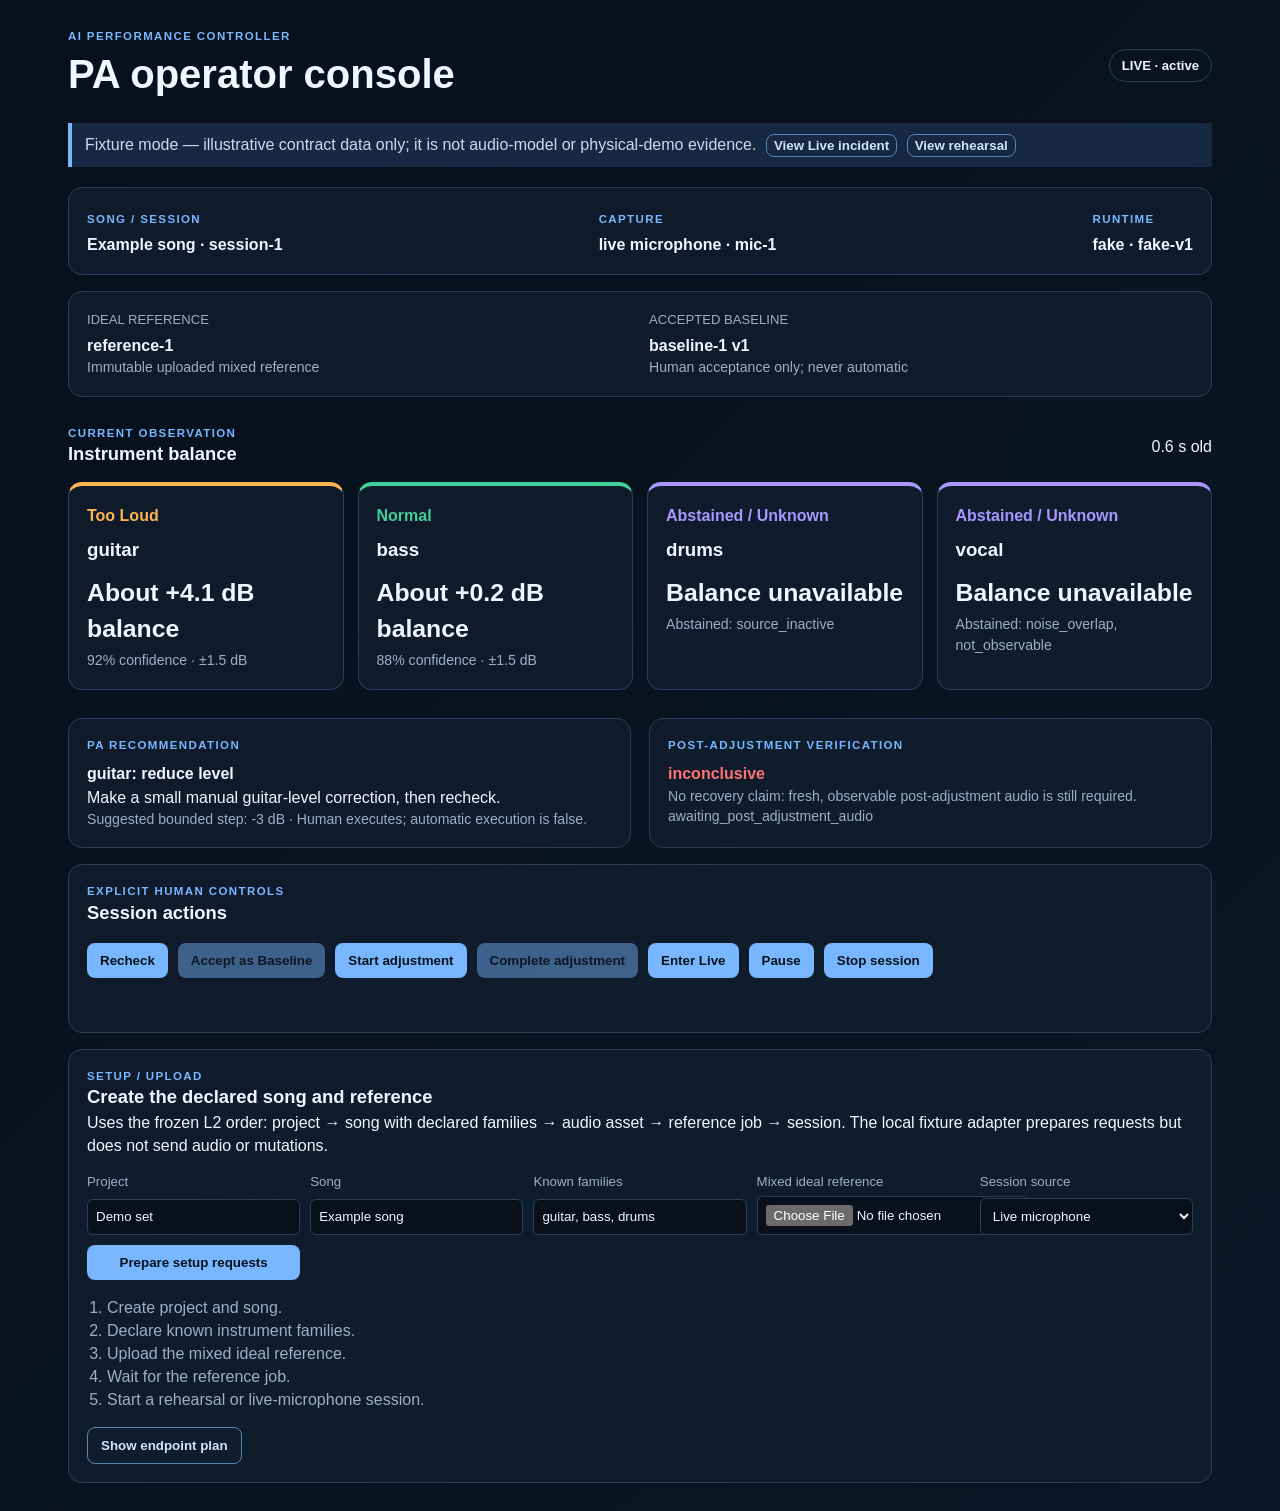
==== apps/ui/index.html @ 33a68e15 "Add PA operator UI and isolated demo player" ====
<!doctype html>
<html lang="en">
  <head>
    <meta charset="utf-8" />
    <meta name="viewport" content="width=device-width, initial-scale=1" />
    <title>PA Controller — Operator Console</title>
    <link rel="stylesheet" href="./styles.css" />
  </head>
  <body>
    <main class="shell">
      <header class="topbar">
        <div><p class="eyebrow">AI PERFORMANCE CONTROLLER</p><h1>PA operator console</h1></div>
        <div id="mode" class="mode">Loading session…</div>
      </header>
      <p class="fixture-notice">Fixture mode — illustrative contract data only; it is not audio-model or physical-demo evidence. <button id="fixture-live" class="link-button">View Live incident</button> <button id="fixture-rehearsal" class="link-button">View rehearsal</button></p>
      <section class="summary" id="summary"></section>
      <section class="profiles" id="profiles"></section>
      <section aria-labelledby="signal-title">
        <div class="section-heading"><div><p class="eyebrow">CURRENT OBSERVATION</p><h2 id="signal-title">Instrument balance</h2></div><p id="freshness"></p></div>
        <div class="instrument-grid" id="instrument-cards"></div>
      </section>
      <section class="lower-grid">
        <article class="panel"><p class="eyebrow">PA RECOMMENDATION</p><div id="recommendation"></div></article>
        <article class="panel"><p class="eyebrow">POST-ADJUSTMENT VERIFICATION</p><div id="verification"></div></article>
      </section>
      <section class="panel controls" aria-labelledby="controls-title">
        <div><p class="eyebrow">EXPLICIT HUMAN CONTROLS</p><h2 id="controls-title">Session actions</h2></div>
        <div id="controls" class="control-grid"></div>
        <p id="command-status" class="command-status" aria-live="polite"></p>
      </section>
      <section class="panel setup" aria-labelledby="setup-title">
        <div><p class="eyebrow">SETUP / UPLOAD</p><h2 id="setup-title">Create the declared song and reference</h2></div>
        <p>Uses the frozen L2 order: project → song with declared families → audio asset → reference job → session. The local fixture adapter prepares requests but does not send audio or mutations.</p>
        <form id="setup-form">
          <label>Project <input name="project" value="Demo set" required /></label>
          <label>Song <input name="song" value="Example song" required /></label>
          <label>Known families <input name="families" value="guitar, bass, drums" required /></label>
          <label>Mixed ideal reference <input name="reference" type="file" accept="audio/*" /></label>
          <label>Session source <select name="source"><option value="live_microphone">Live microphone</option><option value="uploaded_file">Uploaded rehearsal audio</option></select></label>
          <button type="submit">Prepare setup requests</button>
        </form>
        <ol><li>Create project and song.</li><li>Declare known instrument families.</li><li>Upload the mixed ideal reference.</li><li>Wait for the reference job.</li><li>Start a rehearsal or live-microphone session.</li></ol>
        <button id="show-setup" class="secondary">Show endpoint plan</button>
        <pre id="setup-plan" hidden></pre>
      </section>
    </main>
    <script type="module" src="./app.js"></script>
  </body>
</html>
---- apps/ui/styles.css ----
:root { color-scheme: dark; --bg:#09111d; --panel:#101d2d; --line:#284058; --text:#eff6ff; --muted:#9ab0c7; --ok:#40d19b; --warn:#ffb454; --bad:#ff7272; --violet:#a997ff; }
* { box-sizing:border-box; } body { margin:0; background:linear-gradient(135deg,#07101b,#0b1726); color:var(--text); font:16px/1.45 Inter,Segoe UI,sans-serif; }
.shell { max-width:1200px; margin:auto; padding:28px; } .topbar,.section-heading,.profiles,.summary,.lower-grid { display:flex; gap:18px; align-items:center; justify-content:space-between; } h1,h2,p { margin:0; } h1 { font-size:clamp(1.6rem,4vw,2.5rem); } h2 { font-size:1.15rem; } .eyebrow { color:#78b7ff; font-size:.72rem; font-weight:700; letter-spacing:.12em; } .mode,.tag { border:1px solid var(--line); border-radius:999px; padding:6px 12px; font-size:.82rem; font-weight:700; } .fixture-notice { margin:20px 0; background:#172942; border-left:4px solid #78b7ff; padding:10px 13px; color:#c9dbef; }.link-button{padding:3px 7px;margin-left:5px;background:transparent;border:1px solid #5386b5;color:#cde6ff}
.summary,.profiles,.panel,.instrument { background:rgba(16,29,45,.92); border:1px solid var(--line); border-radius:14px; padding:18px; } .summary { margin-bottom:16px; flex-wrap:wrap; } .summary strong { display:block; margin-top:4px; } .profiles { margin-bottom:28px; align-items:stretch; } .profiles > div { flex:1; } .profile-name { color:var(--muted); font-size:.82rem; margin-bottom:5px; }
.instrument-grid { display:grid; grid-template-columns:repeat(auto-fit,minmax(220px,1fr)); gap:14px; margin:14px 0 28px; } .instrument { min-height:174px; border-top:4px solid var(--line); } .instrument.normal{border-top-color:var(--ok)} .instrument.too_loud,.instrument.too_quiet{border-top-color:var(--warn)} .instrument.unknown,.instrument.inactive,.instrument.unsupported{border-top-color:var(--violet)} .instrument h3 { margin:9px 0 4px; } .metric { font-size:1.55rem; font-weight:800; margin:12px 0 3px; } .muted { color:var(--muted); font-size:.88rem; } .status { text-transform:capitalize; font-weight:700; } .status.too_loud,.status.too_quiet { color:var(--warn); } .status.normal { color:var(--ok); } .status.unknown,.status.inactive,.status.unsupported { color:var(--violet); }
.lower-grid { align-items:stretch; margin-bottom:16px; } .panel { flex:1; } .panel p + div { margin-top:9px; } .controls { margin-bottom:16px; }.control-grid { display:flex; flex-wrap:wrap; gap:10px; margin-top:16px; } button { cursor:pointer; background:#78b7ff; border:0; border-radius:8px; color:#07111b; font-weight:800; padding:10px 13px; } button.secondary { background:transparent; color:#cde6ff; border:1px solid #5386b5; } button:disabled { cursor:not-allowed; opacity:.45; }.command-status { min-height:1.5em; margin-top:12px; color:var(--muted); } .setup ol { color:var(--muted); padding-left:20px; } pre { overflow:auto; background:#07101b; border:1px solid var(--line); border-radius:8px; padding:12px; color:#cde6ff; white-space:pre-wrap; } .negative {color:var(--bad)}form{display:grid;grid-template-columns:repeat(auto-fit,minmax(180px,1fr));gap:10px;margin:15px 0}label{display:grid;gap:4px;color:var(--muted);font-size:.83rem}input,select{background:#07101b;border:1px solid var(--line);border-radius:6px;color:var(--text);padding:8px}form button{align-self:end}
@media (max-width:700px) { .shell{padding:18px}.topbar,.section-heading,.profiles,.summary,.lower-grid{align-items:flex-start;flex-direction:column}.mode{margin-top:8px;width:100%;text-align:center} }
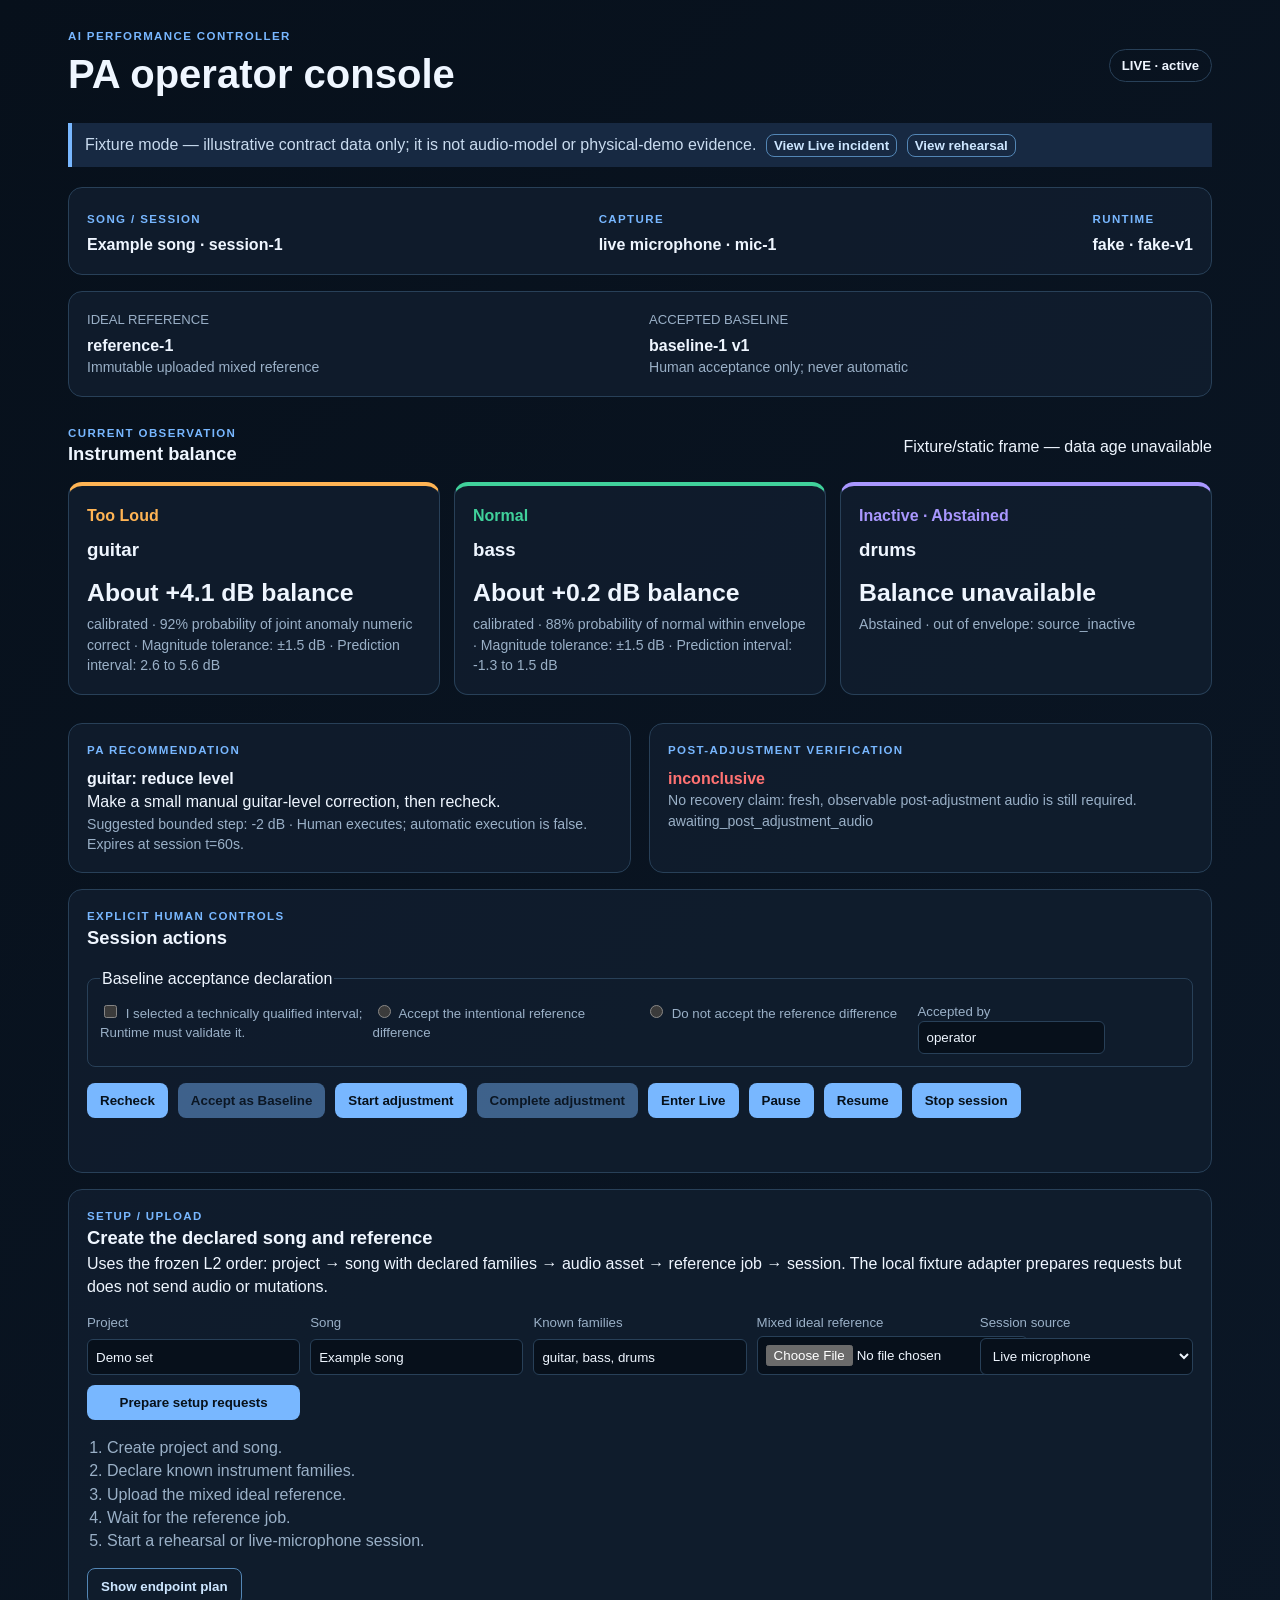
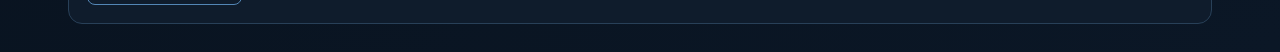
==== commit 6187c690: "Polish UI fixture semantics and safety" ====
--- a/apps/ui/index.html
+++ b/apps/ui/index.html
@@ -25,6 +25,13 @@
       </section>
       <section class="panel controls" aria-labelledby="controls-title">
         <div><p class="eyebrow">EXPLICIT HUMAN CONTROLS</p><h2 id="controls-title">Session actions</h2></div>
+        <fieldset id="baseline-acceptance">
+          <legend>Baseline acceptance declaration</legend>
+          <label><input id="qualified-interval" type="checkbox" /> I selected a technically qualified interval; Runtime must validate it.</label>
+          <label><input type="radio" name="reference-difference" value="true" /> Accept the intentional reference difference</label>
+          <label><input type="radio" name="reference-difference" value="false" /> Do not accept the reference difference</label>
+          <label>Accepted by <input id="accepted-by" value="operator" required /></label>
+        </fieldset>
         <div id="controls" class="control-grid"></div>
         <p id="command-status" class="command-status" aria-live="polite"></p>
       </section>
--- a/apps/ui/styles.css
+++ b/apps/ui/styles.css
@@ -3,5 +3,5 @@
 .shell { max-width:1200px; margin:auto; padding:28px; } .topbar,.section-heading,.profiles,.summary,.lower-grid { display:flex; gap:18px; align-items:center; justify-content:space-between; } h1,h2,p { margin:0; } h1 { font-size:clamp(1.6rem,4vw,2.5rem); } h2 { font-size:1.15rem; } .eyebrow { color:#78b7ff; font-size:.72rem; font-weight:700; letter-spacing:.12em; } .mode,.tag { border:1px solid var(--line); border-radius:999px; padding:6px 12px; font-size:.82rem; font-weight:700; } .fixture-notice { margin:20px 0; background:#172942; border-left:4px solid #78b7ff; padding:10px 13px; color:#c9dbef; }.link-button{padding:3px 7px;margin-left:5px;background:transparent;border:1px solid #5386b5;color:#cde6ff}
 .summary,.profiles,.panel,.instrument { background:rgba(16,29,45,.92); border:1px solid var(--line); border-radius:14px; padding:18px; } .summary { margin-bottom:16px; flex-wrap:wrap; } .summary strong { display:block; margin-top:4px; } .profiles { margin-bottom:28px; align-items:stretch; } .profiles > div { flex:1; } .profile-name { color:var(--muted); font-size:.82rem; margin-bottom:5px; }
 .instrument-grid { display:grid; grid-template-columns:repeat(auto-fit,minmax(220px,1fr)); gap:14px; margin:14px 0 28px; } .instrument { min-height:174px; border-top:4px solid var(--line); } .instrument.normal{border-top-color:var(--ok)} .instrument.too_loud,.instrument.too_quiet{border-top-color:var(--warn)} .instrument.unknown,.instrument.inactive,.instrument.unsupported{border-top-color:var(--violet)} .instrument h3 { margin:9px 0 4px; } .metric { font-size:1.55rem; font-weight:800; margin:12px 0 3px; } .muted { color:var(--muted); font-size:.88rem; } .status { text-transform:capitalize; font-weight:700; } .status.too_loud,.status.too_quiet { color:var(--warn); } .status.normal { color:var(--ok); } .status.unknown,.status.inactive,.status.unsupported { color:var(--violet); }
-.lower-grid { align-items:stretch; margin-bottom:16px; } .panel { flex:1; } .panel p + div { margin-top:9px; } .controls { margin-bottom:16px; }.control-grid { display:flex; flex-wrap:wrap; gap:10px; margin-top:16px; } button { cursor:pointer; background:#78b7ff; border:0; border-radius:8px; color:#07111b; font-weight:800; padding:10px 13px; } button.secondary { background:transparent; color:#cde6ff; border:1px solid #5386b5; } button:disabled { cursor:not-allowed; opacity:.45; }.command-status { min-height:1.5em; margin-top:12px; color:var(--muted); } .setup ol { color:var(--muted); padding-left:20px; } pre { overflow:auto; background:#07101b; border:1px solid var(--line); border-radius:8px; padding:12px; color:#cde6ff; white-space:pre-wrap; } .negative {color:var(--bad)}form{display:grid;grid-template-columns:repeat(auto-fit,minmax(180px,1fr));gap:10px;margin:15px 0}label{display:grid;gap:4px;color:var(--muted);font-size:.83rem}input,select{background:#07101b;border:1px solid var(--line);border-radius:6px;color:var(--text);padding:8px}form button{align-self:end}
+.lower-grid { align-items:stretch; margin-bottom:16px; } .panel { flex:1; } .panel p + div { margin-top:9px; } .controls { margin-bottom:16px; }.control-grid { display:flex; flex-wrap:wrap; gap:10px; margin-top:16px; } button { cursor:pointer; background:#78b7ff; border:0; border-radius:8px; color:#07111b; font-weight:800; padding:10px 13px; } button.secondary { background:transparent; color:#cde6ff; border:1px solid #5386b5; } button:disabled { cursor:not-allowed; opacity:.45;}.command-status { min-height:1.5em; margin-top:12px; color:var(--muted); } .setup ol { color:var(--muted); padding-left:20px; } pre { overflow:auto; background:#07101b; border:1px solid var(--line); border-radius:8px; padding:12px; color:#cde6ff; white-space:pre-wrap; } .negative {color:var(--bad)}form,#baseline-acceptance{display:grid;grid-template-columns:repeat(auto-fit,minmax(180px,1fr));gap:10px;margin:15px 0}label{display:grid;gap:4px;color:var(--muted);font-size:.83rem}#baseline-acceptance{border:1px solid var(--line);border-radius:8px;padding:12px}#baseline-acceptance label{display:block}#baseline-acceptance input[type="checkbox"],#baseline-acceptance input[type="radio"]{width:auto;margin-right:5px}input,select{background:#07101b;border:1px solid var(--line);border-radius:6px;color:var(--text);padding:8px}form button{align-self:end}
 @media (max-width:700px) { .shell{padding:18px}.topbar,.section-heading,.profiles,.summary,.lower-grid{align-items:flex-start;flex-direction:column}.mode{margin-top:8px;width:100%;text-align:center} }
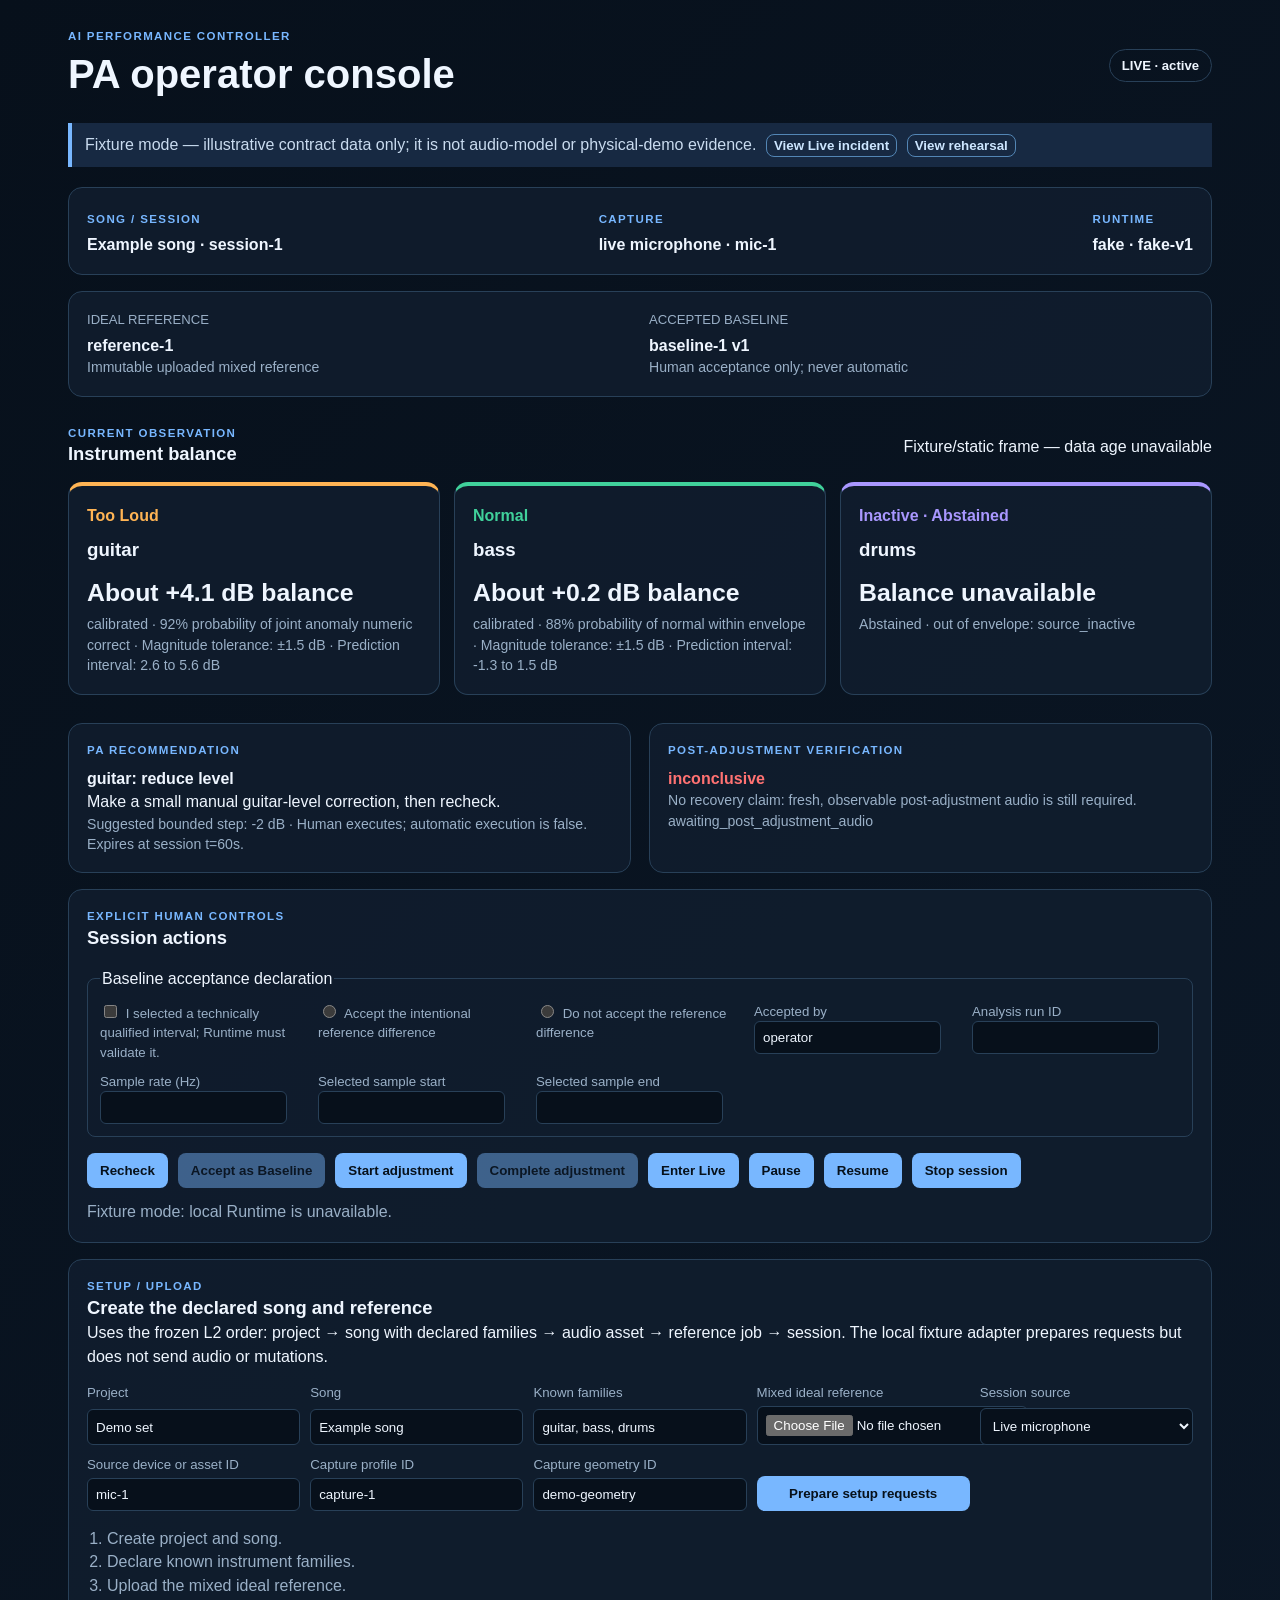
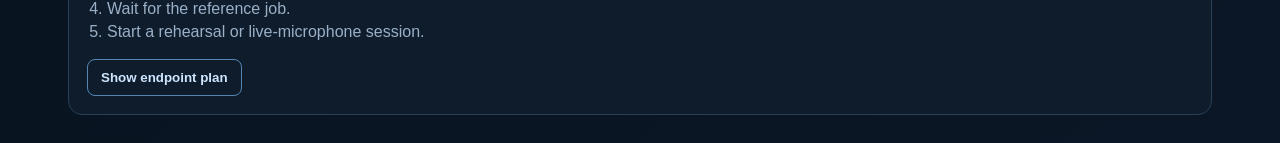
==== commit 3c826b50: "Connect UI adapter to local runtime API" ====
--- a/apps/ui/index.html
+++ b/apps/ui/index.html
@@ -12,7 +12,7 @@
         <div><p class="eyebrow">AI PERFORMANCE CONTROLLER</p><h1>PA operator console</h1></div>
         <div id="mode" class="mode">Loading session…</div>
       </header>
-      <p class="fixture-notice">Fixture mode — illustrative contract data only; it is not audio-model or physical-demo evidence. <button id="fixture-live" class="link-button">View Live incident</button> <button id="fixture-rehearsal" class="link-button">View rehearsal</button></p>
+      <p class="fixture-notice"><span id="source-mode">Fixture mode — illustrative contract data only; it is not audio-model or physical-demo evidence.</span> <button id="fixture-live" class="link-button">View Live incident</button> <button id="fixture-rehearsal" class="link-button">View rehearsal</button></p>
       <section class="summary" id="summary"></section>
       <section class="profiles" id="profiles"></section>
       <section aria-labelledby="signal-title">
@@ -31,6 +31,10 @@
           <label><input type="radio" name="reference-difference" value="true" /> Accept the intentional reference difference</label>
           <label><input type="radio" name="reference-difference" value="false" /> Do not accept the reference difference</label>
           <label>Accepted by <input id="accepted-by" value="operator" required /></label>
+          <label>Analysis run ID <input id="acceptance-run" required /></label>
+          <label>Sample rate (Hz) <input id="acceptance-rate" type="number" min="1" required /></label>
+          <label>Selected sample start <input id="acceptance-start" type="number" min="0" required /></label>
+          <label>Selected sample end <input id="acceptance-end" type="number" min="1" required /></label>
         </fieldset>
         <div id="controls" class="control-grid"></div>
         <p id="command-status" class="command-status" aria-live="polite"></p>
@@ -44,6 +48,9 @@
           <label>Known families <input name="families" value="guitar, bass, drums" required /></label>
           <label>Mixed ideal reference <input name="reference" type="file" accept="audio/*" /></label>
           <label>Session source <select name="source"><option value="live_microphone">Live microphone</option><option value="uploaded_file">Uploaded rehearsal audio</option></select></label>
+          <label>Source device or asset ID <input name="sourceId" value="mic-1" required /></label>
+          <label>Capture profile ID <input name="captureProfile" value="capture-1" required /></label>
+          <label>Capture geometry ID <input name="geometryId" value="demo-geometry" required /></label>
           <button type="submit">Prepare setup requests</button>
         </form>
         <ol><li>Create project and song.</li><li>Declare known instrument families.</li><li>Upload the mixed ideal reference.</li><li>Wait for the reference job.</li><li>Start a rehearsal or live-microphone session.</li></ol>
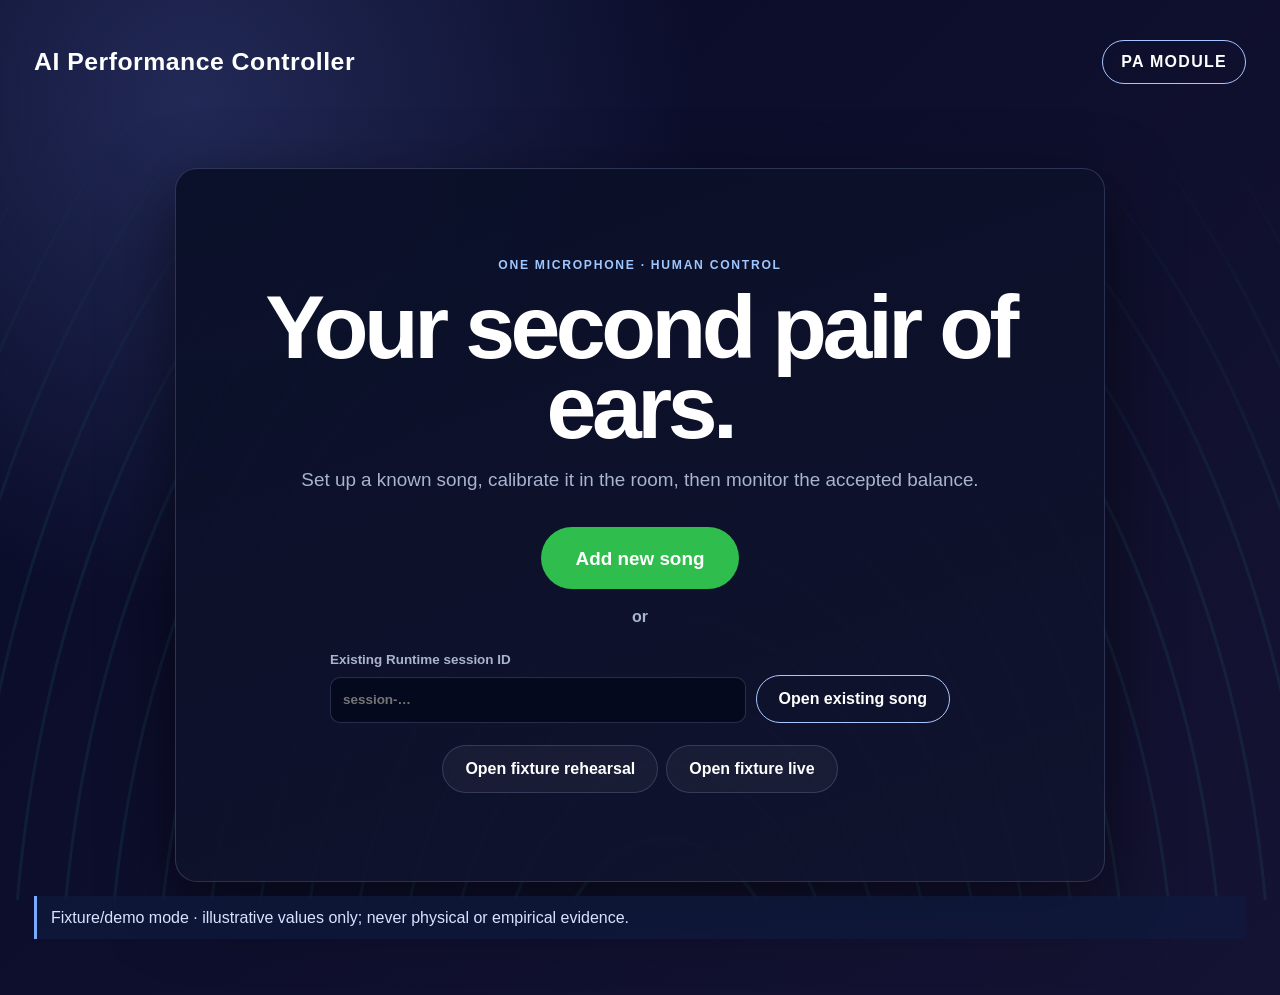
==== commit abb5229a: "Complete runtime-integrated MVP operator UI" ====
--- a/apps/ui/index.html
+++ b/apps/ui/index.html
@@ -3,60 +3,13 @@
   <head>
     <meta charset="utf-8" />
     <meta name="viewport" content="width=device-width, initial-scale=1" />
-    <title>PA Controller — Operator Console</title>
+    <title>AI Performance Controller — PA Module</title>
     <link rel="stylesheet" href="./styles.css" />
   </head>
   <body>
-    <main class="shell">
-      <header class="topbar">
-        <div><p class="eyebrow">AI PERFORMANCE CONTROLLER</p><h1>PA operator console</h1></div>
-        <div id="mode" class="mode">Loading session…</div>
-      </header>
-      <p class="fixture-notice"><span id="source-mode">Fixture mode — illustrative contract data only; it is not audio-model or physical-demo evidence.</span> <button id="fixture-live" class="link-button">View Live incident</button> <button id="fixture-rehearsal" class="link-button">View rehearsal</button></p>
-      <section class="summary" id="summary"></section>
-      <section class="profiles" id="profiles"></section>
-      <section aria-labelledby="signal-title">
-        <div class="section-heading"><div><p class="eyebrow">CURRENT OBSERVATION</p><h2 id="signal-title">Instrument balance</h2></div><p id="freshness"></p></div>
-        <div class="instrument-grid" id="instrument-cards"></div>
-      </section>
-      <section class="lower-grid">
-        <article class="panel"><p class="eyebrow">PA RECOMMENDATION</p><div id="recommendation"></div></article>
-        <article class="panel"><p class="eyebrow">POST-ADJUSTMENT VERIFICATION</p><div id="verification"></div></article>
-      </section>
-      <section class="panel controls" aria-labelledby="controls-title">
-        <div><p class="eyebrow">EXPLICIT HUMAN CONTROLS</p><h2 id="controls-title">Session actions</h2></div>
-        <fieldset id="baseline-acceptance">
-          <legend>Baseline acceptance declaration</legend>
-          <label><input id="qualified-interval" type="checkbox" /> I selected a technically qualified interval; Runtime must validate it.</label>
-          <label><input type="radio" name="reference-difference" value="true" /> Accept the intentional reference difference</label>
-          <label><input type="radio" name="reference-difference" value="false" /> Do not accept the reference difference</label>
-          <label>Accepted by <input id="accepted-by" value="operator" required /></label>
-          <label>Analysis run ID <input id="acceptance-run" required /></label>
-          <label>Sample rate (Hz) <input id="acceptance-rate" type="number" min="1" required /></label>
-          <label>Selected sample start <input id="acceptance-start" type="number" min="0" required /></label>
-          <label>Selected sample end <input id="acceptance-end" type="number" min="1" required /></label>
-        </fieldset>
-        <div id="controls" class="control-grid"></div>
-        <p id="command-status" class="command-status" aria-live="polite"></p>
-      </section>
-      <section class="panel setup" aria-labelledby="setup-title">
-        <div><p class="eyebrow">SETUP / UPLOAD</p><h2 id="setup-title">Create the declared song and reference</h2></div>
-        <p>Uses the frozen L2 order: project → song with declared families → audio asset → reference job → session. The local fixture adapter prepares requests but does not send audio or mutations.</p>
-        <form id="setup-form">
-          <label>Project <input name="project" value="Demo set" required /></label>
-          <label>Song <input name="song" value="Example song" required /></label>
-          <label>Known families <input name="families" value="guitar, bass, drums" required /></label>
-          <label>Mixed ideal reference <input name="reference" type="file" accept="audio/*" /></label>
-          <label>Session source <select name="source"><option value="live_microphone">Live microphone</option><option value="uploaded_file">Uploaded rehearsal audio</option></select></label>
-          <label>Source device or asset ID <input name="sourceId" value="mic-1" required /></label>
-          <label>Capture profile ID <input name="captureProfile" value="capture-1" required /></label>
-          <label>Capture geometry ID <input name="geometryId" value="demo-geometry" required /></label>
-          <button type="submit">Prepare setup requests</button>
-        </form>
-        <ol><li>Create project and song.</li><li>Declare known instrument families.</li><li>Upload the mixed ideal reference.</li><li>Wait for the reference job.</li><li>Start a rehearsal or live-microphone session.</li></ol>
-        <button id="show-setup" class="secondary">Show endpoint plan</button>
-        <pre id="setup-plan" hidden></pre>
-      </section>
+    <div class="wave-field" aria-hidden="true"></div>
+    <main id="app" class="app-shell" aria-live="polite">
+      <p class="boot-message">Loading PA Module…</p>
     </main>
     <script type="module" src="./app.js"></script>
   </body>
--- a/apps/ui/styles.css
+++ b/apps/ui/styles.css
@@ -1,7 +1,11 @@
-:root { color-scheme: dark; --bg:#09111d; --panel:#101d2d; --line:#284058; --text:#eff6ff; --muted:#9ab0c7; --ok:#40d19b; --warn:#ffb454; --bad:#ff7272; --violet:#a997ff; }
-* { box-sizing:border-box; } body { margin:0; background:linear-gradient(135deg,#07101b,#0b1726); color:var(--text); font:16px/1.45 Inter,Segoe UI,sans-serif; }
-.shell { max-width:1200px; margin:auto; padding:28px; } .topbar,.section-heading,.profiles,.summary,.lower-grid { display:flex; gap:18px; align-items:center; justify-content:space-between; } h1,h2,p { margin:0; } h1 { font-size:clamp(1.6rem,4vw,2.5rem); } h2 { font-size:1.15rem; } .eyebrow { color:#78b7ff; font-size:.72rem; font-weight:700; letter-spacing:.12em; } .mode,.tag { border:1px solid var(--line); border-radius:999px; padding:6px 12px; font-size:.82rem; font-weight:700; } .fixture-notice { margin:20px 0; background:#172942; border-left:4px solid #78b7ff; padding:10px 13px; color:#c9dbef; }.link-button{padding:3px 7px;margin-left:5px;background:transparent;border:1px solid #5386b5;color:#cde6ff}
-.summary,.profiles,.panel,.instrument { background:rgba(16,29,45,.92); border:1px solid var(--line); border-radius:14px; padding:18px; } .summary { margin-bottom:16px; flex-wrap:wrap; } .summary strong { display:block; margin-top:4px; } .profiles { margin-bottom:28px; align-items:stretch; } .profiles > div { flex:1; } .profile-name { color:var(--muted); font-size:.82rem; margin-bottom:5px; }
-.instrument-grid { display:grid; grid-template-columns:repeat(auto-fit,minmax(220px,1fr)); gap:14px; margin:14px 0 28px; } .instrument { min-height:174px; border-top:4px solid var(--line); } .instrument.normal{border-top-color:var(--ok)} .instrument.too_loud,.instrument.too_quiet{border-top-color:var(--warn)} .instrument.unknown,.instrument.inactive,.instrument.unsupported{border-top-color:var(--violet)} .instrument h3 { margin:9px 0 4px; } .metric { font-size:1.55rem; font-weight:800; margin:12px 0 3px; } .muted { color:var(--muted); font-size:.88rem; } .status { text-transform:capitalize; font-weight:700; } .status.too_loud,.status.too_quiet { color:var(--warn); } .status.normal { color:var(--ok); } .status.unknown,.status.inactive,.status.unsupported { color:var(--violet); }
-.lower-grid { align-items:stretch; margin-bottom:16px; } .panel { flex:1; } .panel p + div { margin-top:9px; } .controls { margin-bottom:16px; }.control-grid { display:flex; flex-wrap:wrap; gap:10px; margin-top:16px; } button { cursor:pointer; background:#78b7ff; border:0; border-radius:8px; color:#07111b; font-weight:800; padding:10px 13px; } button.secondary { background:transparent; color:#cde6ff; border:1px solid #5386b5; } button:disabled { cursor:not-allowed; opacity:.45;}.command-status { min-height:1.5em; margin-top:12px; color:var(--muted); } .setup ol { color:var(--muted); padding-left:20px; } pre { overflow:auto; background:#07101b; border:1px solid var(--line); border-radius:8px; padding:12px; color:#cde6ff; white-space:pre-wrap; } .negative {color:var(--bad)}form,#baseline-acceptance{display:grid;grid-template-columns:repeat(auto-fit,minmax(180px,1fr));gap:10px;margin:15px 0}label{display:grid;gap:4px;color:var(--muted);font-size:.83rem}#baseline-acceptance{border:1px solid var(--line);border-radius:8px;padding:12px}#baseline-acceptance label{display:block}#baseline-acceptance input[type="checkbox"],#baseline-acceptance input[type="radio"]{width:auto;margin-right:5px}input,select{background:#07101b;border:1px solid var(--line);border-radius:6px;color:var(--text);padding:8px}form button{align-self:end}
-@media (max-width:700px) { .shell{padding:18px}.topbar,.section-heading,.profiles,.summary,.lower-grid{align-items:flex-start;flex-direction:column}.mode{margin-top:8px;width:100%;text-align:center} }
+:root{color-scheme:dark;--ground:#070b27;--ground-2:#151333;--panel:#0b1028d9;--panel-soft:#222541cc;--line:#7486b04d;--line-strong:#a9c5ff;--ink:#fff;--muted:#a9b4cf;--green:#2fbd4d;--red:#e93931;--amber:#f1ad3d;--violet:#9d8cff;--ok:#3ee29d;--radius:22px;--shadow:0 24px 70px #0008;--font:Inter,"Segoe UI",Microsoft JhengHei,sans-serif}
+*{box-sizing:border-box}body{margin:0;min-height:100vh;background:radial-gradient(circle at 15% 10%,#222956 0,transparent 36%),linear-gradient(135deg,var(--ground),var(--ground-2));color:var(--ink);font:16px/1.45 var(--font)}button,input,select{font:inherit}.wave-field{position:fixed;inset:0;pointer-events:none;opacity:.35;background:repeating-radial-gradient(ellipse at 52% 115%,transparent 0 28px,#2d9b9b55 29px 31px,transparent 32px 48px);mask-image:linear-gradient(transparent 12%,#000 62%)}
+.app-shell{position:relative;z-index:1;width:min(1500px,100%);min-height:100vh;margin:auto;padding:28px 34px 42px}.app-header,.song-header,.runtime-strip,.setup-actions,.live-actions{display:flex;align-items:center;justify-content:space-between;gap:18px}.app-header{min-height:68px}.brand{font-size:1.55rem;font-weight:900;letter-spacing:.02em}.mode-pill{border:1px solid var(--line-strong);border-radius:999px;padding:9px 18px;font-weight:900;letter-spacing:.08em}.panel{background:linear-gradient(160deg,#0a0f27e8,#11142de8);border:1px solid var(--line);border-radius:var(--radius);box-shadow:var(--shadow)}.eyebrow{margin:0;color:#9ec7ff;font-size:.76rem;font-weight:900;letter-spacing:.14em}.muted,.confidence,.hero-copy{color:var(--muted)}
+button{min-height:48px;padding:0 22px;border:1px solid transparent;border-radius:999px;background:var(--green);color:#fff;font-weight:900;cursor:pointer}button:hover{filter:brightness(1.08)}button:focus-visible,input:focus-visible,select:focus-visible{outline:3px solid var(--line-strong);outline-offset:3px}.primary.large{min-height:62px;padding:0 34px;font-size:1.18rem}.secondary{background:transparent;border-color:var(--line-strong);color:var(--ink)}.ghost{background:#ffffff0b;border-color:var(--line);color:var(--ink)}button.count{min-width:40px;min-height:40px;padding:0;background:#ffffff0d;border-color:var(--line)}button:disabled{opacity:.45;cursor:not-allowed}
+.entry-hero{width:min(930px,100%);margin:8vh auto 0;padding:clamp(36px,7vw,88px);text-align:center}.hero-title{margin:12px 0;font-size:clamp(3.1rem,7vw,6.8rem);line-height:.9;letter-spacing:-.05em}.hero-copy{max-width:680px;margin:18px auto 34px;font-size:1.18rem}.or{color:var(--muted);font-weight:900}.existing-form{display:flex;max-width:620px;margin:22px auto 0;gap:10px;align-items:end}.existing-form label{flex:1;text-align:left}.fixture-shortcuts,.saved-sessions{display:flex;flex-wrap:wrap;justify-content:center;gap:8px;margin-top:22px}.saved-sessions{padding-top:18px;border-top:1px solid var(--line)}
+.truth-notice,.global-status{margin:14px 0;padding:10px 14px;border-left:3px solid #78aaff;background:#101a3dcc;color:#d8e4ff}.setup-layout{display:grid;grid-template-columns:minmax(300px,.85fr) minmax(430px,1.15fr);gap:22px;margin-top:24px}.setup-panel{padding:28px;display:flex;flex-direction:column;gap:18px}.setup-panel label,.accept-form label,.existing-form label{display:grid;gap:7px;color:var(--muted);font-size:.84rem;font-weight:700}input,select{width:100%;min-height:46px;padding:9px 12px;border:1px solid var(--line);border-radius:10px;background:#05091d;color:var(--ink)}.quantity-list{display:grid;gap:8px}.quantity-row{display:grid;grid-template-columns:1fr 44px 38px 44px;gap:8px;align-items:center;min-height:54px;padding:0 10px;border-bottom:1px solid var(--line)}.quantity{text-align:center;font-size:1.15rem;font-weight:900}.add-instrument{display:flex;gap:8px}.setup-actions{grid-column:1/-1;justify-content:flex-end}
+.song-header{margin:20px 0}.song-title{font-size:clamp(2rem,4vw,4.6rem);font-weight:950;letter-spacing:-.04em}.status-hero{padding:12px 22px;border-radius:999px;background:var(--red);font-size:1.05rem;font-weight:950}.status-hero.normal,.status-hero.recovered{background:var(--green)}.status-hero.abstain,.status-hero.waiting{background:#54617e}.status-hero.suspended{background:var(--amber);color:#17100a}.console-layout{display:grid;grid-template-columns:minmax(0,1fr) minmax(320px,430px);gap:22px}.instrument-grid{display:grid;grid-template-columns:repeat(auto-fit,minmax(min(100%,230px),1fr));gap:16px;align-content:start}.instrument-card{min-height:340px;padding:22px;background:#070a1de8;border:1px solid var(--line);border-radius:20px;display:flex;flex-direction:column;transition:opacity .2s,border .2s,transform .2s}.instrument-card.too_loud,.instrument-card.too_quiet{border-color:var(--amber);box-shadow:0 0 26px #f1ad3d22}.instrument-card.normal{border-color:#3ee29d66}.instrument-card.dimmed{opacity:.28;transform:scale(.985)}.instrument-icon{width:74px;height:74px;display:grid;place-items:center;border-radius:22px;background:linear-gradient(145deg,#283265,#0e1434);color:#d9e7ff;font-size:1.5rem;font-weight:950}.instrument-name{margin:18px 0 0;font-size:2rem;text-transform:capitalize}.instrument-status{margin:4px 0 10px;color:var(--muted);font-weight:800}.instrument-value{margin-top:12px;font-size:1.8rem}.confidence{margin-top:auto;font-size:.78rem}.evidence-view{height:78px;margin:12px 0;display:flex;gap:5px;align-items:center;padding:8px;border:1px solid var(--line);overflow:hidden}.evidence-bar{flex:1;min-width:3px;background:#d9e7ff;border-radius:999px;opacity:.82}.rehearsal-panel{padding:30px;min-height:500px}.panel-title{margin:13px 0;font-size:clamp(2rem,4vw,3.7rem);line-height:.98}.probe-phase{display:inline-flex;margin:18px 0;padding:10px 18px;border-radius:999px;background:var(--red);font-size:1.1rem;font-weight:900}.progress{height:8px;margin:25px 0;background:#ffffff12;border-radius:99px;overflow:hidden}.progress:after{content:"";display:block;width:var(--progress);height:100%;background:var(--green)}.accept-form{display:grid;gap:10px}.accept-form input[type=checkbox]{width:auto;min-height:auto}.accepted{color:var(--ok);font-weight:900;font-size:1.2rem}
+.live-hero{min-height:330px;padding:clamp(28px,5vw,60px);margin-bottom:20px;position:relative;overflow:hidden}.live-hero.anomaly{border-color:var(--amber);box-shadow:0 0 34px #f1ad3d33}.live-hero.recovered{border-color:var(--ok)}.live-title{margin:12px 0;font-size:clamp(3rem,7vw,7rem);line-height:.9;max-width:1000px}.live-figure{display:block;color:var(--amber);font-size:clamp(2.4rem,5vw,5rem)}.recommendation{font-size:1.45rem;font-weight:850}.live-actions{justify-content:flex-start;flex-wrap:wrap;margin-top:28px}.live-grid .instrument-card{min-height:270px}.runtime-strip{margin-top:18px;padding:12px 16px;border:1px solid var(--line);border-radius:12px;background:#05091dbf;color:var(--muted);font-size:.8rem;flex-wrap:wrap}.boot-message{margin:35vh auto;text-align:center;font-size:1.4rem}
+@media(max-width:900px){.app-shell{padding:18px}.setup-layout,.console-layout{grid-template-columns:1fr}.existing-form{flex-direction:column;align-items:stretch}.song-header{align-items:flex-start;flex-wrap:wrap}.status-hero{order:3;width:100%;text-align:center}.instrument-grid{grid-template-columns:repeat(2,minmax(0,1fr))}.instrument-card{min-height:300px}.setup-actions{grid-column:auto}}
+@media(max-width:560px){.app-header{align-items:flex-start}.brand{font-size:1.15rem}.instrument-grid{grid-template-columns:1fr}.hero-title{font-size:3.4rem}.entry-hero{margin-top:3vh;padding:30px 20px}.add-instrument{flex-direction:column}.runtime-strip{align-items:flex-start;flex-direction:column}}
+.evidence-empty{margin:auto;color:var(--muted);font-size:.72rem;text-align:center}
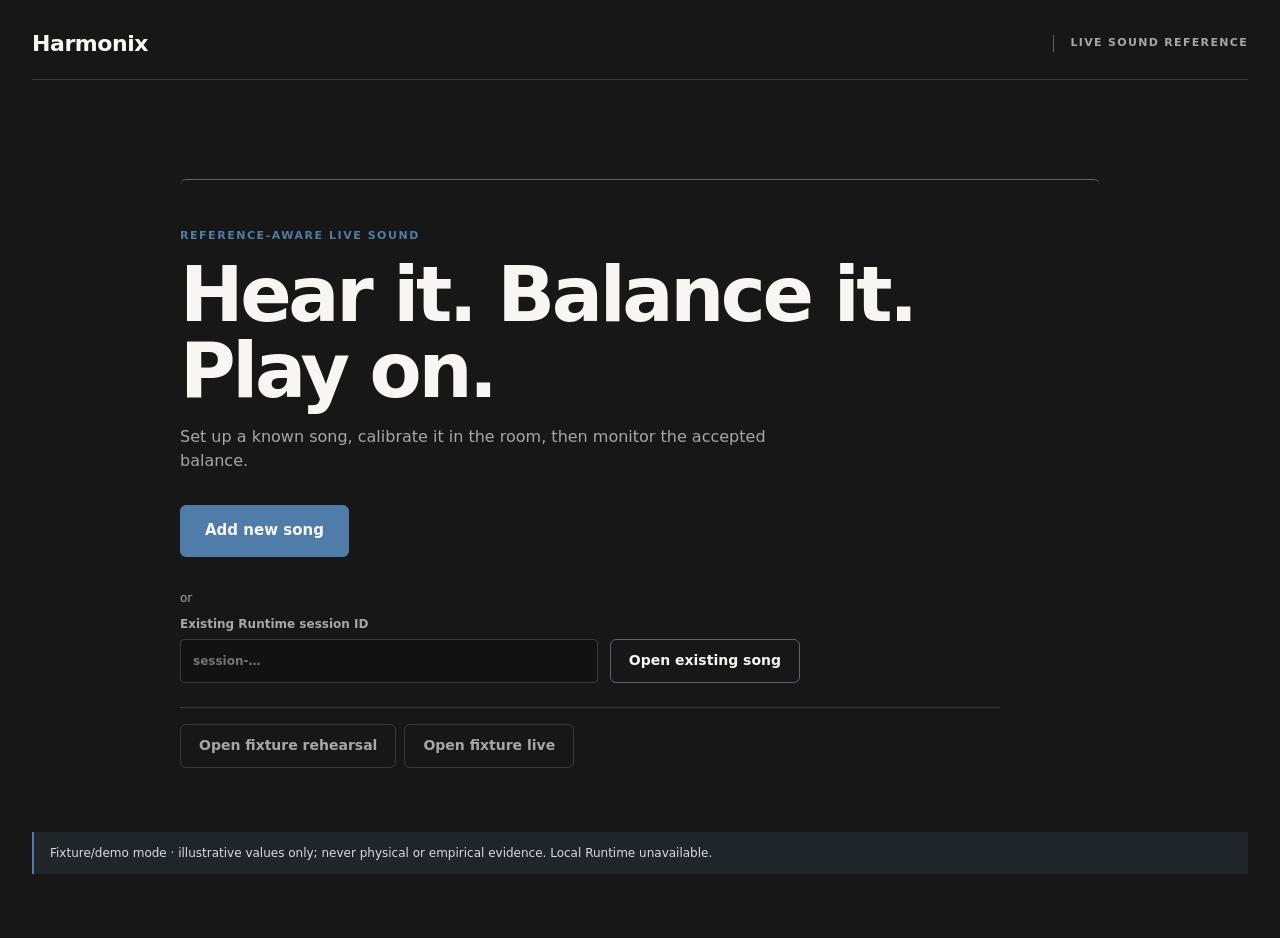
==== commit 9710fb07: "Refine Harmonix visual system" ====
--- a/apps/ui/index.html
+++ b/apps/ui/index.html
@@ -3,13 +3,13 @@
   <head>
     <meta charset="utf-8" />
     <meta name="viewport" content="width=device-width, initial-scale=1" />
-    <title>AI Performance Controller — PA Module</title>
+    <meta name="theme-color" content="#1A1A1A" />
+    <title>Harmonix — Live Sound Reference</title>
     <link rel="stylesheet" href="./styles.css" />
   </head>
   <body>
-    <div class="wave-field" aria-hidden="true"></div>
     <main id="app" class="app-shell" aria-live="polite">
-      <p class="boot-message">Loading PA Module…</p>
+      <p class="boot-message">Loading Harmonix…</p>
     </main>
     <script type="module" src="./app.js"></script>
   </body>
--- a/apps/ui/styles.css
+++ b/apps/ui/styles.css
@@ -1,11 +1,432 @@
-:root{color-scheme:dark;--ground:#070b27;--ground-2:#151333;--panel:#0b1028d9;--panel-soft:#222541cc;--line:#7486b04d;--line-strong:#a9c5ff;--ink:#fff;--muted:#a9b4cf;--green:#2fbd4d;--red:#e93931;--amber:#f1ad3d;--violet:#9d8cff;--ok:#3ee29d;--radius:22px;--shadow:0 24px 70px #0008;--font:Inter,"Segoe UI",Microsoft JhengHei,sans-serif}
-*{box-sizing:border-box}body{margin:0;min-height:100vh;background:radial-gradient(circle at 15% 10%,#222956 0,transparent 36%),linear-gradient(135deg,var(--ground),var(--ground-2));color:var(--ink);font:16px/1.45 var(--font)}button,input,select{font:inherit}.wave-field{position:fixed;inset:0;pointer-events:none;opacity:.35;background:repeating-radial-gradient(ellipse at 52% 115%,transparent 0 28px,#2d9b9b55 29px 31px,transparent 32px 48px);mask-image:linear-gradient(transparent 12%,#000 62%)}
-.app-shell{position:relative;z-index:1;width:min(1500px,100%);min-height:100vh;margin:auto;padding:28px 34px 42px}.app-header,.song-header,.runtime-strip,.setup-actions,.live-actions{display:flex;align-items:center;justify-content:space-between;gap:18px}.app-header{min-height:68px}.brand{font-size:1.55rem;font-weight:900;letter-spacing:.02em}.mode-pill{border:1px solid var(--line-strong);border-radius:999px;padding:9px 18px;font-weight:900;letter-spacing:.08em}.panel{background:linear-gradient(160deg,#0a0f27e8,#11142de8);border:1px solid var(--line);border-radius:var(--radius);box-shadow:var(--shadow)}.eyebrow{margin:0;color:#9ec7ff;font-size:.76rem;font-weight:900;letter-spacing:.14em}.muted,.confidence,.hero-copy{color:var(--muted)}
-button{min-height:48px;padding:0 22px;border:1px solid transparent;border-radius:999px;background:var(--green);color:#fff;font-weight:900;cursor:pointer}button:hover{filter:brightness(1.08)}button:focus-visible,input:focus-visible,select:focus-visible{outline:3px solid var(--line-strong);outline-offset:3px}.primary.large{min-height:62px;padding:0 34px;font-size:1.18rem}.secondary{background:transparent;border-color:var(--line-strong);color:var(--ink)}.ghost{background:#ffffff0b;border-color:var(--line);color:var(--ink)}button.count{min-width:40px;min-height:40px;padding:0;background:#ffffff0d;border-color:var(--line)}button:disabled{opacity:.45;cursor:not-allowed}
-.entry-hero{width:min(930px,100%);margin:8vh auto 0;padding:clamp(36px,7vw,88px);text-align:center}.hero-title{margin:12px 0;font-size:clamp(3.1rem,7vw,6.8rem);line-height:.9;letter-spacing:-.05em}.hero-copy{max-width:680px;margin:18px auto 34px;font-size:1.18rem}.or{color:var(--muted);font-weight:900}.existing-form{display:flex;max-width:620px;margin:22px auto 0;gap:10px;align-items:end}.existing-form label{flex:1;text-align:left}.fixture-shortcuts,.saved-sessions{display:flex;flex-wrap:wrap;justify-content:center;gap:8px;margin-top:22px}.saved-sessions{padding-top:18px;border-top:1px solid var(--line)}
-.truth-notice,.global-status{margin:14px 0;padding:10px 14px;border-left:3px solid #78aaff;background:#101a3dcc;color:#d8e4ff}.setup-layout{display:grid;grid-template-columns:minmax(300px,.85fr) minmax(430px,1.15fr);gap:22px;margin-top:24px}.setup-panel{padding:28px;display:flex;flex-direction:column;gap:18px}.setup-panel label,.accept-form label,.existing-form label{display:grid;gap:7px;color:var(--muted);font-size:.84rem;font-weight:700}input,select{width:100%;min-height:46px;padding:9px 12px;border:1px solid var(--line);border-radius:10px;background:#05091d;color:var(--ink)}.quantity-list{display:grid;gap:8px}.quantity-row{display:grid;grid-template-columns:1fr 44px 38px 44px;gap:8px;align-items:center;min-height:54px;padding:0 10px;border-bottom:1px solid var(--line)}.quantity{text-align:center;font-size:1.15rem;font-weight:900}.add-instrument{display:flex;gap:8px}.setup-actions{grid-column:1/-1;justify-content:flex-end}
-.song-header{margin:20px 0}.song-title{font-size:clamp(2rem,4vw,4.6rem);font-weight:950;letter-spacing:-.04em}.status-hero{padding:12px 22px;border-radius:999px;background:var(--red);font-size:1.05rem;font-weight:950}.status-hero.normal,.status-hero.recovered{background:var(--green)}.status-hero.abstain,.status-hero.waiting{background:#54617e}.status-hero.suspended{background:var(--amber);color:#17100a}.console-layout{display:grid;grid-template-columns:minmax(0,1fr) minmax(320px,430px);gap:22px}.instrument-grid{display:grid;grid-template-columns:repeat(auto-fit,minmax(min(100%,230px),1fr));gap:16px;align-content:start}.instrument-card{min-height:340px;padding:22px;background:#070a1de8;border:1px solid var(--line);border-radius:20px;display:flex;flex-direction:column;transition:opacity .2s,border .2s,transform .2s}.instrument-card.too_loud,.instrument-card.too_quiet{border-color:var(--amber);box-shadow:0 0 26px #f1ad3d22}.instrument-card.normal{border-color:#3ee29d66}.instrument-card.dimmed{opacity:.28;transform:scale(.985)}.instrument-icon{width:74px;height:74px;display:grid;place-items:center;border-radius:22px;background:linear-gradient(145deg,#283265,#0e1434);color:#d9e7ff;font-size:1.5rem;font-weight:950}.instrument-name{margin:18px 0 0;font-size:2rem;text-transform:capitalize}.instrument-status{margin:4px 0 10px;color:var(--muted);font-weight:800}.instrument-value{margin-top:12px;font-size:1.8rem}.confidence{margin-top:auto;font-size:.78rem}.evidence-view{height:78px;margin:12px 0;display:flex;gap:5px;align-items:center;padding:8px;border:1px solid var(--line);overflow:hidden}.evidence-bar{flex:1;min-width:3px;background:#d9e7ff;border-radius:999px;opacity:.82}.rehearsal-panel{padding:30px;min-height:500px}.panel-title{margin:13px 0;font-size:clamp(2rem,4vw,3.7rem);line-height:.98}.probe-phase{display:inline-flex;margin:18px 0;padding:10px 18px;border-radius:999px;background:var(--red);font-size:1.1rem;font-weight:900}.progress{height:8px;margin:25px 0;background:#ffffff12;border-radius:99px;overflow:hidden}.progress:after{content:"";display:block;width:var(--progress);height:100%;background:var(--green)}.accept-form{display:grid;gap:10px}.accept-form input[type=checkbox]{width:auto;min-height:auto}.accepted{color:var(--ok);font-weight:900;font-size:1.2rem}
-.live-hero{min-height:330px;padding:clamp(28px,5vw,60px);margin-bottom:20px;position:relative;overflow:hidden}.live-hero.anomaly{border-color:var(--amber);box-shadow:0 0 34px #f1ad3d33}.live-hero.recovered{border-color:var(--ok)}.live-title{margin:12px 0;font-size:clamp(3rem,7vw,7rem);line-height:.9;max-width:1000px}.live-figure{display:block;color:var(--amber);font-size:clamp(2.4rem,5vw,5rem)}.recommendation{font-size:1.45rem;font-weight:850}.live-actions{justify-content:flex-start;flex-wrap:wrap;margin-top:28px}.live-grid .instrument-card{min-height:270px}.runtime-strip{margin-top:18px;padding:12px 16px;border:1px solid var(--line);border-radius:12px;background:#05091dbf;color:var(--muted);font-size:.8rem;flex-wrap:wrap}.boot-message{margin:35vh auto;text-align:center;font-size:1.4rem}
-@media(max-width:900px){.app-shell{padding:18px}.setup-layout,.console-layout{grid-template-columns:1fr}.existing-form{flex-direction:column;align-items:stretch}.song-header{align-items:flex-start;flex-wrap:wrap}.status-hero{order:3;width:100%;text-align:center}.instrument-grid{grid-template-columns:repeat(2,minmax(0,1fr))}.instrument-card{min-height:300px}.setup-actions{grid-column:auto}}
-@media(max-width:560px){.app-header{align-items:flex-start}.brand{font-size:1.15rem}.instrument-grid{grid-template-columns:1fr}.hero-title{font-size:3.4rem}.entry-hero{margin-top:3vh;padding:30px 20px}.add-instrument{flex-direction:column}.runtime-strip{align-items:flex-start;flex-direction:column}}
-.evidence-empty{margin:auto;color:var(--muted);font-size:.72rem;text-align:center}
+:root {
+  color-scheme: dark;
+  --charcoal: #1a1a1a;
+  --slate: #334155;
+  --harmonix-blue: #4f7ca8;
+  --stone: #d9dbe0;
+  --off-white: #f7f6f3;
+  --surface-ground: #171717;
+  --surface-panel: #1d1d1d;
+  --surface-raised: #232323;
+  --surface-input: #121212;
+  --line: #3a3a3a;
+  --line-strong: #5b6570;
+  --text: var(--off-white);
+  --muted: #a7a7a5;
+  --accent: var(--harmonix-blue);
+  --attention: #d4a15d;
+  --verified: #6eaa84;
+  --danger: #c8736d;
+  --space-1: 4px;
+  --space-2: 8px;
+  --space-3: 12px;
+  --space-4: 16px;
+  --space-6: 24px;
+  --space-8: 32px;
+  --space-12: 48px;
+  --radius-sm: 4px;
+  --radius-md: 6px;
+  --font: Inter, "Segoe UI", "Microsoft JhengHei", system-ui, sans-serif;
+}
+
+* { box-sizing: border-box; }
+[hidden] { display: none !important; }
+html { background: var(--surface-ground); }
+body {
+  margin: 0;
+  min-height: 100vh;
+  background: var(--surface-ground);
+  color: var(--text);
+  font: 14px/1.5 var(--font);
+  -webkit-font-smoothing: antialiased;
+}
+button, input, select { font: inherit; }
+
+.app-shell {
+  width: min(1440px, 100%);
+  min-height: 100vh;
+  margin: 0 auto;
+  padding: var(--space-6) var(--space-8) var(--space-12);
+}
+.app-header, .song-header, .runtime-strip, .setup-actions, .live-actions {
+  display: flex;
+  align-items: center;
+  justify-content: space-between;
+  gap: var(--space-4);
+}
+.app-header {
+  min-height: 56px;
+  padding-bottom: var(--space-4);
+  border-bottom: 1px solid var(--line);
+}
+.brand { font-size: 22px; font-weight: 650; letter-spacing: -0.02em; }
+.mode-pill {
+  padding-left: var(--space-4);
+  border-left: 1px solid var(--line-strong);
+  color: var(--muted);
+  font-size: 11px;
+  font-weight: 600;
+  letter-spacing: 0.12em;
+  text-transform: uppercase;
+}
+.panel { background: var(--surface-panel); border: 1px solid var(--line); border-radius: var(--radius-md); }
+.eyebrow {
+  margin: 0;
+  color: var(--accent);
+  font-size: 11px;
+  font-weight: 650;
+  letter-spacing: 0.14em;
+  text-transform: uppercase;
+}
+.muted, .confidence, .hero-copy { color: var(--muted); }
+
+button {
+  min-height: 44px;
+  padding: 0 18px;
+  border: 1px solid var(--accent);
+  border-radius: var(--radius-md);
+  background: var(--accent);
+  color: var(--off-white);
+  font-weight: 650;
+  cursor: pointer;
+  transition: background-color 120ms ease, border-color 120ms ease, color 120ms ease;
+}
+button:hover { background: #5b88b2; }
+button:focus-visible, input:focus-visible, select:focus-visible { outline: 2px solid var(--stone); outline-offset: 2px; }
+.primary.large { min-height: 52px; padding: 0 24px; font-size: 15px; }
+.secondary { background: transparent; border-color: var(--line-strong); color: var(--text); }
+.secondary:hover, .ghost:hover { background: var(--surface-raised); }
+.ghost { background: transparent; border-color: var(--line); color: var(--muted); }
+button.count {
+  width: 36px;
+  min-width: 36px;
+  min-height: 36px;
+  padding: 0;
+  background: transparent;
+  border-color: var(--line);
+  color: var(--text);
+}
+button:disabled { opacity: 0.42; cursor: not-allowed; }
+
+.entry-hero {
+  width: min(920px, 100%);
+  margin: 11vh auto 0;
+  padding: var(--space-12) 0;
+  border: 0;
+  border-top: 1px solid var(--line-strong);
+  background: transparent;
+}
+.hero-title {
+  max-width: 760px;
+  margin: var(--space-3) 0 var(--space-4);
+  font-size: clamp(42px, 6vw, 76px);
+  font-weight: 600;
+  line-height: 1;
+  letter-spacing: -0.045em;
+}
+.hero-copy { max-width: 600px; margin: 0 0 var(--space-8); font-size: 16px; }
+.or { margin: var(--space-8) 0 var(--space-2); color: var(--muted); font-size: 12px; }
+.existing-form {
+  display: grid;
+  grid-template-columns: minmax(240px, 1fr) auto;
+  max-width: 620px;
+  gap: var(--space-3);
+  align-items: end;
+}
+.fixture-shortcuts, .saved-sessions {
+  display: flex;
+  flex-wrap: wrap;
+  gap: var(--space-2);
+  max-width: 820px;
+  margin-top: var(--space-6);
+  padding-top: var(--space-4);
+  border-top: 1px solid var(--line);
+}
+.saved-sessions .eyebrow { width: 100%; }
+.truth-notice, .global-status {
+  margin: var(--space-4) 0;
+  padding: var(--space-3) var(--space-4);
+  border-left: 2px solid var(--accent);
+  background: #20252a;
+  color: var(--stone);
+  font-size: 12px;
+}
+
+.setup-layout {
+  display: grid;
+  grid-template-columns: minmax(300px, 0.9fr) minmax(420px, 1.1fr);
+  gap: var(--space-12);
+  margin-top: var(--space-8);
+}
+.setup-panel {
+  display: flex;
+  flex-direction: column;
+  gap: var(--space-4);
+  padding: var(--space-6) 0 0;
+  border: 0;
+  border-top: 1px solid var(--line-strong);
+  border-radius: 0;
+  background: transparent;
+}
+.setup-title { margin: 0 0 var(--space-2); font-size: 28px; font-weight: 600; letter-spacing: -0.025em; }
+.setup-panel label, .accept-form label, .existing-form label {
+  display: grid;
+  gap: 6px;
+  color: var(--muted);
+  font-size: 12px;
+  font-weight: 600;
+}
+input, select {
+  width: 100%;
+  min-height: 44px;
+  padding: 9px 12px;
+  border: 1px solid var(--line);
+  border-radius: var(--radius-sm);
+  background: var(--surface-input);
+  color: var(--text);
+}
+.quantity-list { display: grid; }
+.quantity-row {
+  display: grid;
+  grid-template-columns: 1fr 36px 32px 36px;
+  gap: var(--space-2);
+  align-items: center;
+  min-height: 56px;
+  border-bottom: 1px solid var(--line);
+}
+.quantity { text-align: center; font-size: 16px; font-weight: 650; }
+.add-instrument { display: grid; grid-template-columns: 1fr auto; gap: var(--space-2); margin-top: var(--space-2); }
+.setup-actions {
+  grid-column: 1 / -1;
+  justify-content: flex-end;
+  padding-top: var(--space-6);
+  border-top: 1px solid var(--line);
+}
+.setup-progress {
+  padding: var(--space-4) 0 0;
+  border: 0;
+  border-top: 1px solid var(--line);
+  background: transparent;
+}
+.setup-progress.failed { color: var(--danger); }
+.setup-progress.completed { color: var(--verified); }
+.setup-progress p { margin: 6px 0; color: var(--muted); }
+.setup-progress-track, .progress { height: 3px; overflow: hidden; border-radius: 2px; background: var(--line); }
+.setup-progress-track span {
+  display: block;
+  width: var(--progress, 8%);
+  height: 100%;
+  background: var(--accent);
+  transition: width 160ms ease;
+}
+.setup-progress.failed .setup-progress-track span { background: var(--danger); }
+
+.song-header {
+  margin: var(--space-6) 0 var(--space-4);
+  padding-bottom: var(--space-4);
+  border-bottom: 1px solid var(--line);
+}
+.song-title { font-size: clamp(28px, 4vw, 44px); font-weight: 600; letter-spacing: -0.035em; }
+.status-hero {
+  padding: 7px 12px;
+  border-left: 2px solid var(--line-strong);
+  color: var(--stone);
+  font-size: 12px;
+  font-weight: 650;
+}
+.status-hero.anomaly { border-color: var(--attention); color: var(--attention); }
+.status-hero.recovered { border-color: var(--verified); color: var(--verified); }
+.status-hero.suspended, .status-hero.stale { border-color: var(--attention); }
+.source-status, .model-status {
+  display: flex;
+  align-items: baseline;
+  gap: var(--space-4);
+  margin: 0;
+  padding: var(--space-3) 0;
+  border: 0;
+  border-bottom: 1px solid var(--line);
+  background: transparent;
+}
+.source-status { flex-wrap: wrap; }
+.source-status .eyebrow { min-width: 60px; }
+.source-status-title { font-size: 14px; }
+.source-status.active .source-status-title { color: var(--accent); }
+.source-status.connecting .source-status-title,
+.source-status.stale .source-status-title,
+.source-status.suspended .source-status-title { color: var(--attention); }
+.source-status.disconnected .source-status-title,
+.source-status.error .source-status-title { color: var(--danger); }
+.model-status {
+  align-items: flex-start;
+  flex-wrap: wrap;
+  gap: var(--space-2) var(--space-6);
+  color: var(--muted);
+  font-size: 12px;
+}
+.model-identity { color: var(--stone); font-weight: 600; }
+.model-support { color: var(--muted); }
+
+.console-layout {
+  display: grid;
+  grid-template-columns: minmax(0, 1fr) minmax(320px, 410px);
+  gap: var(--space-8);
+  margin-top: var(--space-6);
+}
+.instrument-grid { display: flex; flex-direction: column; align-content: start; }
+.instrument-card {
+  display: grid;
+  grid-template-columns: 44px minmax(120px, 1fr) minmax(120px, 0.55fr) minmax(210px, 0.9fr);
+  grid-template-areas: "icon name value status" "icon evidence value confidence";
+  gap: var(--space-1) var(--space-4);
+  align-items: center;
+  min-height: 112px;
+  padding: var(--space-4) 0;
+  border: 0;
+  border-top: 1px solid var(--line);
+  border-radius: 0;
+  background: transparent;
+  transition: opacity 160ms ease;
+}
+.instrument-card:last-child { border-bottom: 1px solid var(--line); }
+.instrument-card.too_loud, .instrument-card.too_quiet { border-top-color: var(--attention); }
+.instrument-card.dimmed { opacity: 0.32; }
+.instrument-card.unsupported { color: var(--muted); }
+.instrument-icon {
+  grid-area: icon;
+  width: 40px;
+  height: 40px;
+  display: grid;
+  place-items: center;
+  border: 1px solid var(--line);
+  border-radius: var(--radius-sm);
+  color: var(--accent);
+  font-size: 12px;
+  font-weight: 700;
+}
+.instrument-name { grid-area: name; margin: 0; font-size: 17px; font-weight: 600; text-transform: capitalize; }
+.instrument-status { grid-area: status; margin: 0; color: var(--muted); font-size: 13px; font-weight: 600; }
+.instrument-value { grid-area: value; font-size: 26px; font-weight: 600; letter-spacing: -0.025em; }
+.instrument-card.too_loud .instrument-value,
+.instrument-card.too_quiet .instrument-value { color: var(--attention); }
+.confidence { grid-area: confidence; margin: 0; font-size: 11px; }
+.evidence-view {
+  grid-area: evidence;
+  height: 30px;
+  display: flex;
+  gap: 3px;
+  align-items: center;
+  overflow: hidden;
+  border-bottom: 1px solid var(--line);
+}
+.evidence-bar { flex: 1; min-width: 2px; background: var(--accent); opacity: 0.65; }
+.evidence-empty { color: var(--muted); font-size: 11px; }
+
+.rehearsal-panel { min-height: 430px; padding: var(--space-8); }
+.panel-title, .live-title {
+  margin: var(--space-2) 0 var(--space-4);
+  font-size: clamp(28px, 4vw, 40px);
+  font-weight: 600;
+  line-height: 1.08;
+  letter-spacing: -0.035em;
+}
+.probe-phase, .state-label {
+  display: inline-block;
+  width: fit-content;
+  margin: var(--space-2) 0;
+  font-size: 11px;
+  font-weight: 650;
+  letter-spacing: 0.12em;
+  text-transform: uppercase;
+}
+.probe-phase { color: var(--attention); }
+.state-label { color: var(--muted); }
+.progress { margin: var(--space-6) 0; }
+.progress::after { content: ""; display: block; width: var(--progress); height: 100%; background: var(--accent); }
+.accept-form { display: grid; gap: var(--space-3); }
+.accept-form input[type="checkbox"] { width: auto; min-height: auto; }
+.evidence-interval {
+  margin: 0;
+  padding: var(--space-3) 0;
+  border-top: 1px solid var(--line);
+  border-bottom: 1px solid var(--line);
+  color: var(--muted);
+  font-size: 11px;
+}
+.accepted { color: var(--verified); font-size: 16px; font-weight: 650; }
+
+.reference-summary {
+  display: grid;
+  grid-template-columns: 100px minmax(180px, auto) 1fr;
+  gap: var(--space-4);
+  align-items: baseline;
+  margin: var(--space-6) 0 var(--space-3);
+  padding: var(--space-3) 0;
+  border-bottom: 1px solid var(--line);
+}
+.reference-title { font-size: 14px; font-weight: 600; }
+.live-hero {
+  min-height: 300px;
+  margin-bottom: var(--space-6);
+  padding: var(--space-8);
+  border-color: var(--line-strong);
+  background: var(--surface-panel);
+}
+.live-hero.anomaly { border-color: var(--attention); }
+.live-hero.recovered { border-color: var(--verified); }
+.live-hero.normal { border-color: var(--line); }
+.live-hero.anomaly .state-label { color: var(--attention); }
+.live-hero.recovered .state-label { color: var(--verified); }
+.live-figure {
+  display: block;
+  margin: var(--space-3) 0;
+  color: var(--attention);
+  font-size: clamp(36px, 6vw, 58px);
+  font-weight: 650;
+  letter-spacing: -0.04em;
+}
+.suggested-fix { max-width: 720px; margin-top: var(--space-8); padding-top: var(--space-4); border-top: 1px solid var(--line); }
+.recommendation { margin: var(--space-2) 0 0; font-size: 20px; font-weight: 600; }
+.live-actions { justify-content: flex-start; flex-wrap: wrap; margin-top: var(--space-6); }
+.live-grid { display: grid; grid-template-columns: repeat(2, minmax(0, 1fr)); gap: 0 var(--space-8); }
+.runtime-strip {
+  margin-top: var(--space-8);
+  padding: var(--space-3) 0;
+  border: 0;
+  border-top: 1px solid var(--line);
+  border-radius: 0;
+  background: transparent;
+  color: #858583;
+  font-size: 11px;
+  flex-wrap: wrap;
+  justify-content: flex-start;
+}
+.verification-panel { margin: 0 0 var(--space-6); padding: var(--space-6); border-color: var(--line-strong); }
+.verification-panel.recovered { border-color: var(--verified); }
+.verification-panel.partial, .verification-panel.not_recovered { border-color: var(--attention); }
+.verification-title { margin: var(--space-2) 0; font-size: 24px; font-weight: 600; }
+.session-controls { margin-top: var(--space-6); padding-top: var(--space-4); border-top: 1px solid var(--line); }
+.boot-message { margin: 36vh auto; color: var(--muted); text-align: center; }
+
+@media (max-width: 980px) {
+  .app-shell { padding: var(--space-4); }
+  .setup-layout, .console-layout { grid-template-columns: 1fr; }
+  .setup-actions { grid-column: auto; }
+  .instrument-card {
+    grid-template-columns: 40px 1fr auto;
+    grid-template-areas: "icon name value" "icon status value" "evidence evidence evidence" "confidence confidence confidence";
+  }
+  .live-grid { grid-template-columns: 1fr; }
+}
+
+@media (max-width: 620px) {
+  .app-header, .song-header { align-items: flex-start; }
+  .song-header { flex-wrap: wrap; }
+  .status-hero { order: 3; width: 100%; }
+  .entry-hero { margin-top: 6vh; padding-top: var(--space-8); }
+  .hero-title { font-size: 44px; }
+  .existing-form, .add-instrument { grid-template-columns: 1fr; }
+  .setup-actions { flex-wrap: wrap; }
+  .reference-summary { grid-template-columns: 1fr; gap: var(--space-1); }
+  .runtime-strip { align-items: flex-start; flex-direction: column; }
+  .live-hero, .rehearsal-panel { padding: var(--space-6); }
+}
